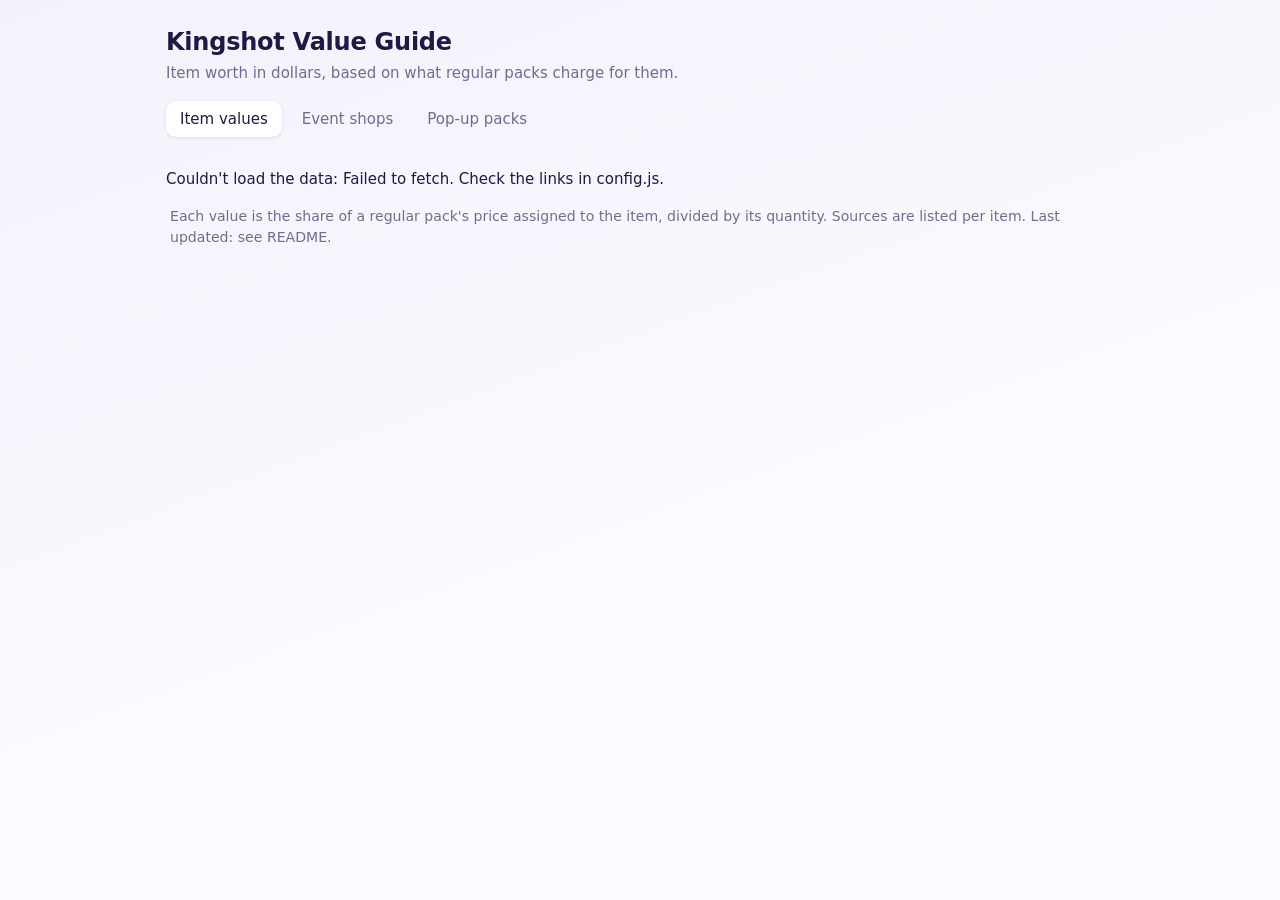
==== index.html @ 7e5a677a "update format" ====
<!doctype html><html lang="en"><head><meta charset="utf-8"><meta name="viewport" content="width=device-width,initial-scale=1">
<title>Item values - Kingshot Value Guide</title><link rel="stylesheet" href="style.css"></head>
<body><main><div id="t"></div>
<p class="note">Each value is the share of a regular pack's price assigned to the item, divided by its quantity. Sources are listed per item. Last updated: see README.</p></main>
<script src="config.js"></script>
<script src="app.js"></script>
<script>
header("index.html");
unitValues().then(m => {
  const rows = Object.entries(m).map(([item, v]) => ({ item, unit: v.unit, per100: v.unit * 100, source: v.source }));
  render(document.getElementById("t"), [
    { key: "item", label: "Item", text: r => r.item },
    { key: "source", label: "Source pack", text: r => `<span class="pill">${r.source}</span>` },
    { key: "unit", label: "$ each", text: r => `<span class="strong">${fmt(r.unit)}</span>` },
    { key: "per100", label: "$ per 100", text: r => fmt(r.per100, 2) }
  ], rows, true, ["Item values", "Based on what regular packs charge for each item"]);
});
</script></body></html>
---- style.css ----
:root{--bg1:#f3f1fb;--bg2:#fbfaff;--card:#fff;--ink:#1d1a45;--mute:#6f6c92;--line:#efedf7;--head:#f2f0f9;--hover:#faf9fe;--violet:#7c6ae6;--lav-bg:#ece9ff;--lav-ink:#4f40b8;--green-bg:#dbf4e5;--green-ink:#1f7a4d;--amber-bg:#ffe9d9;--amber-ink:#b4571f;--rose-bg:#ffe0e7;--rose-ink:#c02a52;color-scheme:light}
*{box-sizing:border-box}
body{margin:0;min-height:100vh;background:linear-gradient(160deg,var(--bg1),var(--bg2) 60%);color:var(--ink);font:15px/1.5 system-ui,-apple-system,"Segoe UI",Roboto,sans-serif}
header,main{max-width:980px;margin:0 auto;padding:0 16px}
header{padding-top:24px}
h1{font-size:1.5rem;font-weight:700;letter-spacing:-.01em;margin:0 0 2px}
.sub{color:var(--mute);margin:0 0 16px}
nav{display:flex;gap:6px;flex-wrap:wrap}
nav a{padding:7px 14px;border-radius:10px;color:var(--mute);text-decoration:none;font-weight:500}
nav a[aria-current]{background:var(--card);color:var(--ink);box-shadow:0 1px 3px rgba(60,50,130,.12)}
nav a:focus-visible,input:focus-visible,th button:focus-visible{outline:2px solid var(--violet);outline-offset:2px}
main{padding-top:16px;padding-bottom:48px}
section{margin-bottom:24px}
.card{background:var(--card);border:1px solid var(--line);border-radius:18px;box-shadow:0 6px 24px rgba(70,60,140,.07);padding:20px}
.card-head{display:flex;justify-content:space-between;align-items:flex-start;gap:12px;flex-wrap:wrap;margin-bottom:16px}
.card-head h2{font-size:1.15rem;font-weight:700;margin:0}
.card-head p{margin:2px 0 0;color:var(--mute);font-size:.9rem}
input{width:220px;max-width:100%;padding:8px 12px;border:1px solid var(--line);border-radius:10px;background:var(--card);color:var(--ink);font:inherit;box-shadow:0 1px 3px rgba(60,50,130,.08)}
.wrap{overflow-x:auto}
table{border-collapse:separate;border-spacing:0;width:100%;font-variant-numeric:tabular-nums}
th,td{padding:14px 16px;text-align:left;white-space:nowrap;border-bottom:1px solid var(--line)}
td:first-child{white-space:normal;font-weight:600}
thead th{background:var(--head);border-bottom:0;padding:10px 16px}
thead th:first-child{border-radius:10px 0 0 10px}
thead th:last-child{border-radius:0 10px 10px 0}
th button{all:unset;cursor:pointer;font-weight:600;font-size:.85rem;color:var(--mute)}
th button:hover{color:var(--ink)}
tbody tr:hover td{background:var(--hover)}
tbody tr:last-child td{border-bottom:0}
.strong{font-weight:700}
.dim{color:var(--mute)}
.pill{display:inline-block;padding:3px 12px;border-radius:999px;font-size:.85rem;font-weight:500;background:var(--lav-bg);color:var(--lav-ink);white-space:normal}
.pill.green{background:var(--green-bg);color:var(--green-ink)}
.pill.amber{background:var(--amber-bg);color:var(--amber-ink)}
.pill.rose{background:var(--rose-bg);color:var(--rose-ink)}
.meter{display:inline-block;height:8px;background:var(--violet);border-radius:99px;vertical-align:middle;margin-left:10px}
.tag{font-size:.75rem;background:var(--amber-bg);color:var(--amber-ink);border-radius:99px;padding:1px 8px;margin-left:6px}
.note{color:var(--mute);font-size:.88rem;margin:14px 4px 0}
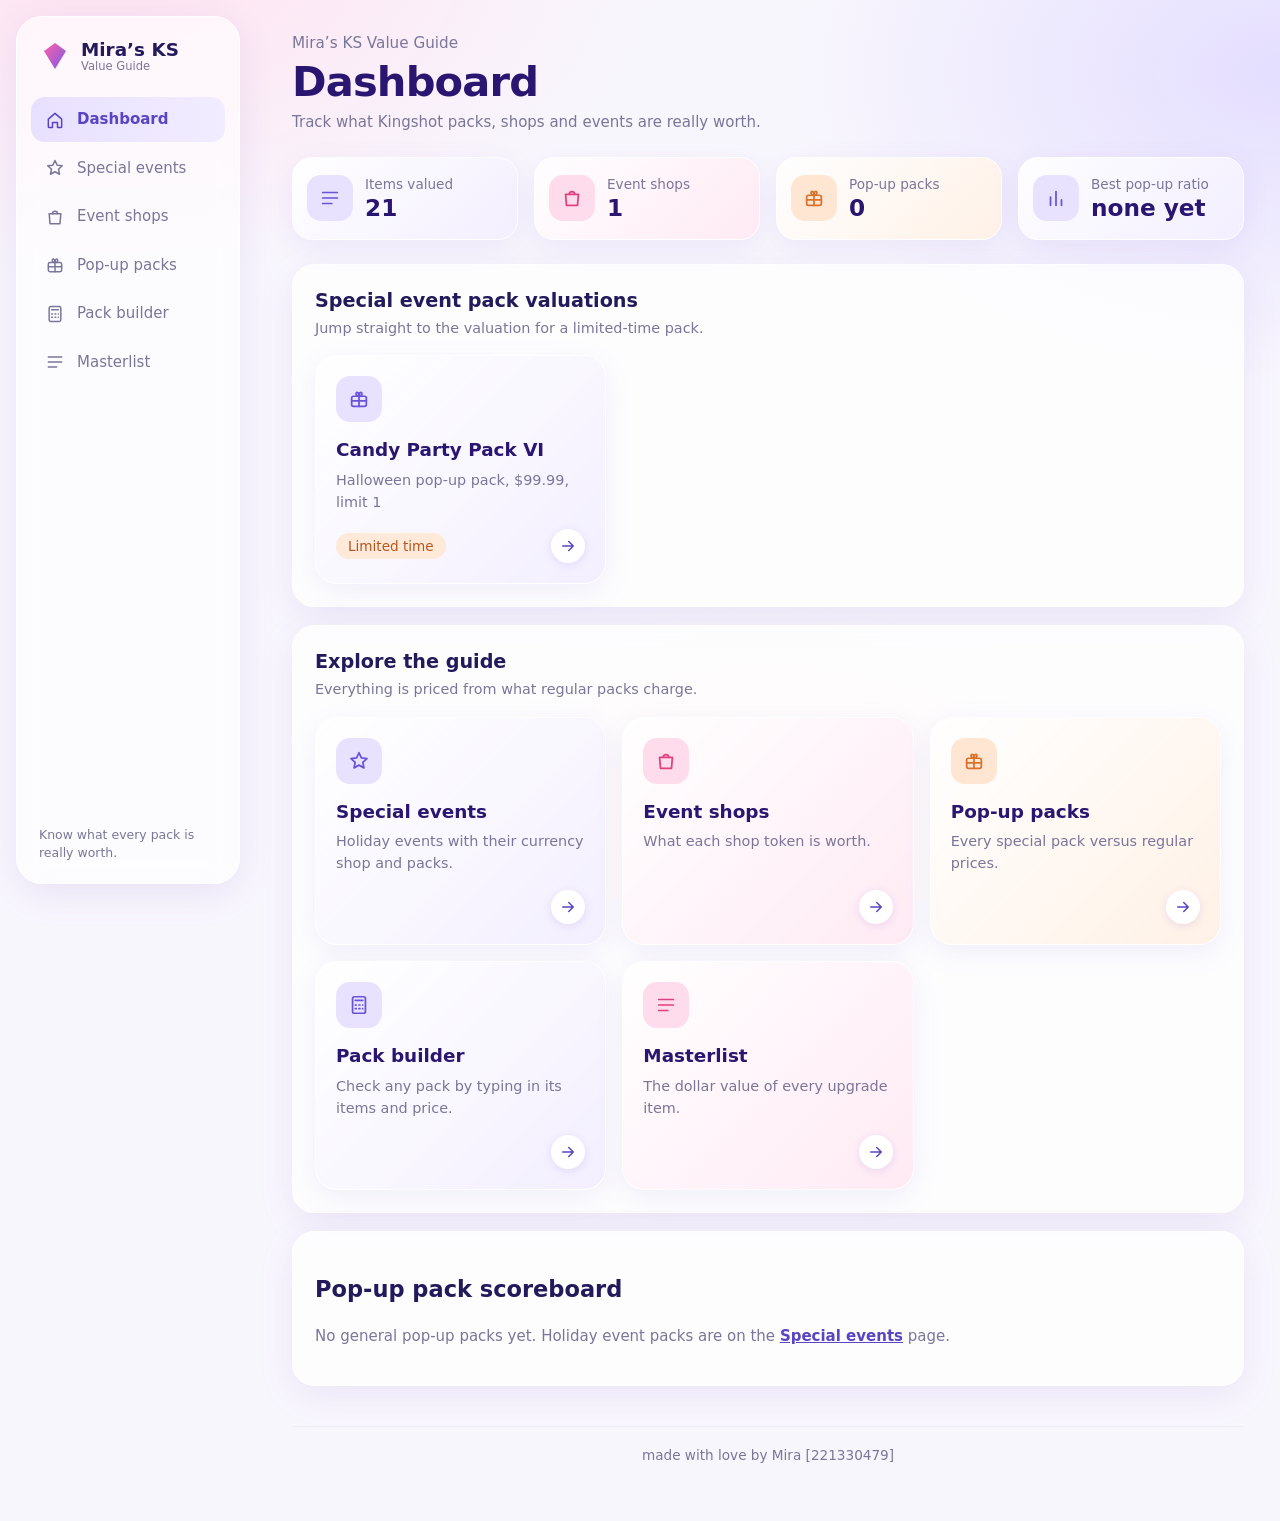
==== commit 65196541: "overhaul" ====
--- a/index.html
+++ b/index.html
@@ -1,18 +1,45 @@
-<!doctype html><html lang="en"><head><meta charset="utf-8"><meta name="viewport" content="width=device-width,initial-scale=1">
-<title>Item values - Kingshot Value Guide</title><link rel="stylesheet" href="style.css"></head>
-<body><main><div id="t"></div>
-<p class="note">Each value is the share of a regular pack's price assigned to the item, divided by its quantity. Sources are listed per item. Last updated: see README.</p></main>
+<!doctype html><html><head><meta charset=utf8><meta name=viewport content="width=device-width,initial-scale=1,viewport-fit=cover"><style>:root{color-scheme:light;box-sizing:border-box;padding-top:env(safe-area-inset-top,0px);padding-bottom:env(safe-area-inset-bottom,0px)}html{scroll-padding-top:env(safe-area-inset-top,0px)}body{margin:0;padding:0;font:14px -apple-system,BlinkMacSystemFont,sans-serif;background:#fff;color:#000}img{max-width:100%}[hidden]:not([hidden=until-found i]){display:none!important}</style></head><body>
+
+<title>Dashboard - Mira’s KS Value Guide</title><link rel="stylesheet" href="style.css">
+<main>
+<div class="card"><div class="card-head"><div><h2>Special event pack valuations</h2><p>Jump straight to the valuation for a limited-time pack.</p></div></div><div class="big-links" id="featured"></div></div>
+<div class="card"><div class="card-head"><div><h2>Explore the guide</h2><p>Everything is priced from what regular packs charge.</p></div></div><div class="big-links" id="explore"></div></div>
+<div id="board"></div>
+</main>
 <script src="config.js"></script>
 <script src="app.js"></script>
 <script>
 header("index.html");
-unitValues().then(m => {
-  const rows = Object.entries(m).map(([item, v]) => ({ item, unit: v.unit, per100: v.unit * 100, source: v.source }));
-  render(document.getElementById("t"), [
-    { key: "item", label: "Item", text: r => r.item },
-    { key: "source", label: "Source pack", text: r => `<span class="pill">${r.source}</span>` },
-    { key: "unit", label: "$ each", text: r => `<span class="strong">${fmt(r.unit)}</span>` },
-    { key: "per100", label: "$ per 100", text: r => fmt(r.per100, 2) }
-  ], rows, true, ["Item values", "Based on what regular packs charge for each item"]);
+Promise.all([unitValues(), get("shops"), get("popups"), get("featured").catch(() => ({ featured: [] }))])
+.then(([m, { shops }, { popups }, { featured }]) => {
+  const packs = scorePacks(m, popups).filter(p => !p.event);
+  stats([
+    ["Items valued", Object.keys(m).length, "list", ""],
+    ["Event shops", shops.filter(s => !s.event).length, "bag", "pink"],
+    ["Pop-up packs", packs.length, "gift", "peach"],
+    ["Best pop-up ratio", packs.length ? Math.max(...packs.map(r => r.ratio)).toFixed(2) + "x" : "none yet", "bars", ""]
+  ]);
+  document.getElementById("featured").innerHTML = featured.length
+    ? featured.map(f => bigLink(f.url || "popups.html", "gift", f.title, f.description, f.badge)).join("")
+    : `<p class="dim">No featured packs yet. Add a row to the featured tab of your sheet.</p>`;
+  document.getElementById("explore").innerHTML = [
+    ["event.html", "star", "Special events", "Holiday events with their currency shop and packs."],
+    ["shops.html", "bag", "Event shops", "What each shop token is worth."],
+    ["popups.html", "gift", "Pop-up packs", "Every special pack versus regular prices."],
+    ["build.html", "calc", "Pack builder", "Check any pack by typing in its items and price."],
+    ["masterlist.html", "list", "Masterlist", "The dollar value of every upgrade item."]
+  ].map(l => bigLink(...l)).join("");
+  if (!packs.length) {
+    document.getElementById("board").innerHTML = `<div class="card"><h2>Pop-up pack scoreboard</h2><p class="dim">No general pop-up packs yet. Holiday event packs are on the <a href="event.html">Special events</a> page.</p></div>`;
+    return;
+  }
+  render(document.getElementById("board"), [
+    { key: "name", label: "Pack", text: r => r.name },
+    { key: "price", label: "Price", text: r => fmt(r.price, 2) },
+    { key: "ratio", label: "Ratio", text: r => `<span class="strong">${r.ratio.toFixed(2)}x</span>` },
+    { key: "v", label: "Verdict", sort: r => r.ratio, text: r => { const [t, c] = verdict(r); return `<span class="pill ${c}">${t}</span>`; } }
+  ], packs, false, ["Pop-up pack scoreboard", "Best value first. Click a pack to see what is inside."], ["ratio", -1], packDetail);
 });
-</script></body></html>
+</script>
+
+</body></html>
--- a/style.css
+++ b/style.css
@@ -1,38 +1,122 @@
-:root{--bg1:#f3f1fb;--bg2:#fbfaff;--card:#fff;--ink:#1d1a45;--mute:#6f6c92;--line:#efedf7;--head:#f2f0f9;--hover:#faf9fe;--violet:#7c6ae6;--lav-bg:#ece9ff;--lav-ink:#4f40b8;--green-bg:#dbf4e5;--green-ink:#1f7a4d;--amber-bg:#ffe9d9;--amber-ink:#b4571f;--rose-bg:#ffe0e7;--rose-ink:#c02a52;color-scheme:light}
+:root{--ink:#231a5c;--title:#2a1670;--mute:#7a7699;--line:#f0edf8;--head:#f4f1fb;--hover:#faf8ff;--violet:#7c5ce6;--lav-bg:#ece7ff;--lav-ink:#5a44c4;--green-bg:#dbf4e5;--green-ink:#1f7a4d;--amber-bg:#ffe9d9;--amber-ink:#b4571f;--rose-bg:#ffe0e7;--rose-ink:#c02a52;color-scheme:light}
 *{box-sizing:border-box}
-body{margin:0;min-height:100vh;background:linear-gradient(160deg,var(--bg1),var(--bg2) 60%);color:var(--ink);font:15px/1.5 system-ui,-apple-system,"Segoe UI",Roboto,sans-serif}
-header,main{max-width:980px;margin:0 auto;padding:0 16px}
-header{padding-top:24px}
-h1{font-size:1.5rem;font-weight:700;letter-spacing:-.01em;margin:0 0 2px}
-.sub{color:var(--mute);margin:0 0 16px}
-nav{display:flex;gap:6px;flex-wrap:wrap}
-nav a{padding:7px 14px;border-radius:10px;color:var(--mute);text-decoration:none;font-weight:500}
-nav a[aria-current]{background:var(--card);color:var(--ink);box-shadow:0 1px 3px rgba(60,50,130,.12)}
-nav a:focus-visible,input:focus-visible,th button:focus-visible{outline:2px solid var(--violet);outline-offset:2px}
-main{padding-top:16px;padding-bottom:48px}
+body{margin:0;min-height:100vh;color:var(--ink);font:15px/1.5 system-ui,-apple-system,"Segoe UI",Roboto,sans-serif;background:radial-gradient(900px 520px at 8% -5%,#ffe2f0,transparent 62%),radial-gradient(820px 520px at 100% 8%,#e4deff,transparent 60%),radial-gradient(700px 500px at 60% 100%,#ffeede,transparent 60%),#f8f6fd;background-attachment:fixed}
+.side{position:fixed;inset:16px auto 16px 16px;width:224px;display:flex;flex-direction:column;padding:22px 14px 18px;background:rgba(255,255,255,.62);backdrop-filter:blur(14px);border:1px solid #fff;border-radius:26px;box-shadow:0 10px 36px rgba(120,90,200,.12)}
+.brand{display:flex;align-items:center;gap:10px;padding:0 8px 24px;font-weight:800;font-size:1.15rem;line-height:1.15}
+.brand small{display:block;font-weight:500;font-size:.72rem;color:var(--mute)}
+.logo{width:32px;height:32px;flex:none}
+nav{display:flex;flex-direction:column;gap:4px}
+nav a{display:flex;align-items:center;gap:12px;padding:11px 14px;border-radius:14px;color:var(--mute);text-decoration:none;font-weight:500}
+nav a svg{width:20px;height:20px;flex:none;fill:none;stroke:currentColor;stroke-width:1.8;stroke-linecap:round;stroke-linejoin:round}
+nav a:hover{background:rgba(124,92,230,.07)}
+nav a[aria-current]{background:linear-gradient(90deg,#e8e0ff,#f2ecff);color:var(--lav-ink);font-weight:700}
+nav a:focus-visible,input:focus-visible,th button:focus-visible,.shop-summary:focus-visible{outline:2px solid var(--violet);outline-offset:3px}
+.tagline{margin:auto 8px 2px;font-size:.78rem;color:var(--mute)}
+main{margin-left:256px;padding:32px 36px 56px;max-width:1220px}
+.eyebrow{margin:0;color:var(--mute);font-size:.95rem}
+h1{font-size:2.6rem;font-weight:800;letter-spacing:-.02em;line-height:1.1;margin:4px 0 6px;color:var(--title)}
+.sub{color:var(--mute);margin:0}
+.stats{display:grid;grid-template-columns:repeat(auto-fit,minmax(210px,1fr));gap:16px;margin:24px 0}
+.stat{display:flex;align-items:center;gap:12px;padding:16px 14px;border-radius:20px;border:1px solid #fff;box-shadow:0 8px 28px rgba(120,90,200,.09);background:linear-gradient(135deg,rgba(255,255,255,.9),var(--tint,#f3efff))}
+.stat.pink{--tint:#ffeaf4}.stat.peach{--tint:#fff1e6}
+.tile{width:46px;height:46px;border-radius:14px;display:grid;place-items:center;background:#e8e2ff;color:#6a52d9;flex:none}
+.stat.pink .tile{background:#ffdcec;color:#e0407f}.stat.peach .tile{background:#ffe6d2;color:#d9722b}
+.tile svg{width:22px;height:22px;fill:none;stroke:currentColor;stroke-width:1.9;stroke-linecap:round;stroke-linejoin:round}
+.stat p{margin:0;color:var(--mute);font-size:.85rem}
+.stat>div{min-width:0}
+.stat strong{overflow-wrap:anywhere;font-size:1.45rem;font-weight:800;line-height:1.2;color:var(--title)}
 section{margin-bottom:24px}
-.card{background:var(--card);border:1px solid var(--line);border-radius:18px;box-shadow:0 6px 24px rgba(70,60,140,.07);padding:20px}
+.card{background:rgba(255,255,255,.78);border:1px solid #fff;border-radius:22px;box-shadow:0 10px 36px rgba(120,90,200,.10);padding:22px;margin-bottom:18px}
 .card-head{display:flex;justify-content:space-between;align-items:flex-start;gap:12px;flex-wrap:wrap;margin-bottom:16px}
-.card-head h2{font-size:1.15rem;font-weight:700;margin:0}
+.card-head h2{font-size:1.2rem;font-weight:700;margin:0}
 .card-head p{margin:2px 0 0;color:var(--mute);font-size:.9rem}
-input{width:220px;max-width:100%;padding:8px 12px;border:1px solid var(--line);border-radius:10px;background:var(--card);color:var(--ink);font:inherit;box-shadow:0 1px 3px rgba(60,50,130,.08)}
+.shop-summary{display:flex;align-items:center;gap:10px;cursor:pointer;list-style:none}
+.shop-summary::-webkit-details-marker{display:none}
+.shop-summary::before{content:"+";display:inline-grid;place-items:center;width:24px;height:24px;border-radius:50%;background:linear-gradient(135deg,#ece7ff,#ffe3f0);color:var(--lav-ink);font-weight:700}
+details[open]>.shop-summary{margin-bottom:16px}
+details[open]>.shop-summary::before{content:"\2212"}
+.shop-summary h2{font-size:1.2rem;font-weight:700;margin:0}
+input{width:240px;max-width:100%;padding:9px 14px;border:1px solid var(--line);border-radius:12px;background:#fff;color:var(--ink);font:inherit;box-shadow:0 2px 8px rgba(120,90,200,.08)}
 .wrap{overflow-x:auto}
 table{border-collapse:separate;border-spacing:0;width:100%;font-variant-numeric:tabular-nums}
 th,td{padding:14px 16px;text-align:left;white-space:nowrap;border-bottom:1px solid var(--line)}
 td:first-child{white-space:normal;font-weight:600}
 thead th{background:var(--head);border-bottom:0;padding:10px 16px}
-thead th:first-child{border-radius:10px 0 0 10px}
-thead th:last-child{border-radius:0 10px 10px 0}
-th button{all:unset;cursor:pointer;font-weight:600;font-size:.85rem;color:var(--mute)}
+thead th:first-child{border-radius:12px 0 0 12px}
+thead th:last-child{border-radius:0 12px 12px 0}
+th button{all:unset;cursor:pointer;display:inline-flex;align-items:center;gap:6px;font-weight:600;font-size:.85rem;color:var(--mute)}
+.arrow{font-size:.75rem;opacity:.5}
+th button.on{color:var(--ink)}th button.on .arrow{opacity:1;color:var(--violet)}
 th button:hover{color:var(--ink)}
 tbody tr:hover td{background:var(--hover)}
 tbody tr:last-child td{border-bottom:0}
-.strong{font-weight:700}
-.dim{color:var(--mute)}
+tr.exp{cursor:pointer}
+.chev{all:unset;box-sizing:border-box;width:22px;height:22px;border-radius:50%;display:inline-grid;place-items:center;vertical-align:middle;margin-right:10px;cursor:pointer;background:linear-gradient(135deg,#ece7ff,#ffe3f0);color:var(--lav-ink)}
+.chev::before{content:"";width:6px;height:6px;border-right:2px solid currentColor;border-bottom:2px solid currentColor;transform:rotate(-45deg);transition:transform .15s}
+.chev[aria-expanded=true]::before{transform:rotate(45deg)}
+.chev:focus-visible{outline:2px solid var(--violet);outline-offset:2px}
+tbody tr.detail:hover>td{background:none}
+.detail>td{padding:0 16px 14px;white-space:normal;font-weight:400}
+.breakdown{background:#faf8ff;border:1px solid var(--line);border-radius:16px;padding:14px 16px;overflow-x:auto}
+.breakdown p{margin:0 0 8px;font-size:.88rem}
+.breakdown table{font-size:.9rem}
+.breakdown th,.breakdown td{padding:8px 12px}
+.breakdown thead th{background:none;border-bottom:1px solid var(--line);font-size:.8rem;color:var(--mute);padding:6px 12px}
+.breakdown thead th:first-child,.breakdown thead th:last-child{border-radius:0}
+.breakdown tfoot td{font-weight:700;border-bottom:0;border-top:1px solid var(--line)}
+.breakdown tfoot tr+tr td{border-top:0}
+.pos{color:var(--green-ink)}.neg{color:var(--rose-ink)}
+@media(prefers-reduced-motion:reduce){.chev::before{transition:none}}
+a.pill{text-decoration:none}
+.shop-summary .pill{margin-left:4px}
+.eyebrow a{color:var(--lav-ink);text-decoration:none;font-weight:600}
+.eyebrow a:hover{text-decoration:underline}
+.section-label{font-size:1.15rem;font-weight:700;margin:26px 4px 12px}
+.price-field{display:flex;flex-direction:column;gap:4px;color:var(--mute);font-size:.82rem;font-weight:600}
+.money{display:flex;align-items:center;gap:6px;color:var(--ink);font-size:1rem}
+.money input{width:130px}
+.brows{display:flex;flex-direction:column;gap:10px}
+.brow{display:grid;grid-template-columns:minmax(0,2fr) minmax(0,1fr) minmax(90px,auto) 36px;gap:10px;align-items:center}
+.brow input{width:100%}
+.b-worth{white-space:nowrap}
+.b-del{all:unset;box-sizing:border-box;width:32px;height:32px;border-radius:50%;display:grid;place-items:center;cursor:pointer;color:var(--mute);background:var(--head);font-size:1.2rem;line-height:1}
+.b-del:hover{background:var(--rose-bg);color:var(--rose-ink)}
+.b-del:focus-visible,.btn:focus-visible{outline:2px solid var(--violet);outline-offset:2px}
+.b-actions{display:flex;gap:10px;margin-top:16px;flex-wrap:wrap}
+.btn{all:unset;box-sizing:border-box;cursor:pointer;padding:9px 18px;border-radius:12px;font-weight:600;color:#fff;background:linear-gradient(90deg,#8d6df0,#e65aa6);box-shadow:0 4px 14px rgba(124,92,230,.25)}
+.btn.ghost{color:var(--lav-ink);background:var(--lav-bg);box-shadow:none}
+@media(max-width:560px){.brow{grid-template-columns:minmax(0,1fr) minmax(0,.6fr) 32px}.b-worth{grid-column:1/3;grid-row:2}.b-del{grid-row:1;grid-column:3}}
+.strong{font-weight:700}.dim{color:var(--mute)}.bad{color:var(--rose-ink);font-weight:600}
 .pill{display:inline-block;padding:3px 12px;border-radius:999px;font-size:.85rem;font-weight:500;background:var(--lav-bg);color:var(--lav-ink);white-space:normal}
-.pill.green{background:var(--green-bg);color:var(--green-ink)}
-.pill.amber{background:var(--amber-bg);color:var(--amber-ink)}
-.pill.rose{background:var(--rose-bg);color:var(--rose-ink)}
-.meter{display:inline-block;height:8px;background:var(--violet);border-radius:99px;vertical-align:middle;margin-left:10px}
+.pill.c1{background:#e0ebff;color:#2f5bc9}.pill.c2{background:#ffe0ef;color:#c2377d}.pill.c3{background:#ffe9d9;color:#b4571f}.pill.c4{background:#d9f3ea;color:#1d7a5a}
+.pill.green{background:var(--green-bg);color:var(--green-ink)}.pill.amber{background:var(--amber-bg);color:var(--amber-ink)}.pill.rose{background:var(--rose-bg);color:var(--rose-ink)}
+.meter{display:inline-block;height:8px;background:linear-gradient(90deg,#ff7ab8,#7c5ce6);border-radius:99px;vertical-align:middle;margin-left:10px}
 .tag{font-size:.75rem;background:var(--amber-bg);color:var(--amber-ink);border-radius:99px;padding:1px 8px;margin-left:6px}
+.credits{margin-top:40px;padding-top:18px;border-top:1px solid var(--line);text-align:center;color:var(--mute);font-size:.85rem}
+.note a,.card p a{color:var(--lav-ink);font-weight:600}
 .note{color:var(--mute);font-size:.88rem;margin:14px 4px 0}
+.pillbar{display:flex;flex-wrap:wrap;align-items:center;gap:8px;max-height:210px;overflow-y:auto;padding:10px 12px;margin:22px 0 4px;border-radius:20px;background:rgba(255,255,255,.82);backdrop-filter:blur(10px);border:1px solid #fff;box-shadow:0 8px 28px rgba(120,90,200,.10)}
+.chip-label{color:var(--mute);font-size:.85rem;font-weight:600;padding:0 6px}
+.chip{padding:7px 16px;border-radius:999px;background:#fff;border:1px solid var(--line);color:var(--ink);font-size:.9rem;font-weight:600;text-decoration:none;box-shadow:0 2px 6px rgba(120,90,200,.08);transition:background .15s}
+.chip:hover{background:var(--lav-bg)}
+.chip[aria-current]{background:linear-gradient(90deg,#e8e0ff,#ffe3f0);color:var(--lav-ink);border-color:#fff}
+.chip:focus-visible{outline:2px solid var(--violet);outline-offset:2px}
+details.card{scroll-margin-top:20px}
+.big-links{display:grid;grid-template-columns:repeat(auto-fill,minmax(250px,1fr));gap:16px}
+.big-link{--tint:#f3efff;display:flex;flex-direction:column;gap:6px;padding:20px;border-radius:22px;text-decoration:none;color:var(--ink);border:1px solid #fff;background:linear-gradient(135deg,rgba(255,255,255,.95),var(--tint));box-shadow:0 8px 28px rgba(120,90,200,.09);transition:transform .15s,box-shadow .15s}
+.big-link:nth-child(3n+2){--tint:#ffeaf4}.big-link:nth-child(3n){--tint:#fff1e6}
+.big-link:hover{transform:translateY(-3px);box-shadow:0 14px 34px rgba(120,90,200,.16)}
+.big-link:focus-visible{outline:2px solid var(--violet);outline-offset:3px}
+.big-link .tile{margin-bottom:8px}
+.big-link:nth-child(3n+2) .tile{background:#ffdcec;color:#e0407f}.big-link:nth-child(3n) .tile{background:#ffe6d2;color:#d9722b}
+.big-link strong{font-size:1.15rem;font-weight:800;color:var(--title)}
+.big-link .desc{color:var(--mute);font-size:.9rem;flex:1}
+.go{display:flex;justify-content:space-between;align-items:center;margin-top:10px}
+.go-arrow{width:34px;height:34px;border-radius:50%;display:grid;place-items:center;background:#fff;color:var(--lav-ink);box-shadow:0 2px 8px rgba(120,90,200,.15)}
+.go-arrow svg{width:18px;height:18px;fill:none;stroke:currentColor;stroke-width:2;stroke-linecap:round;stroke-linejoin:round}
+@media(prefers-reduced-motion:reduce){.big-link{transition:none}.big-link:hover{transform:none}}
+@media(max-width:860px){
+.side{position:static;width:auto;margin:12px;flex-direction:row;align-items:center;flex-wrap:wrap;gap:8px;padding:10px 12px;border-radius:20px}
+.brand{padding:0 10px 0 4px}.tagline{display:none}
+nav{flex-direction:row;flex-wrap:wrap;width:100%;gap:4px}nav a{flex:1 1 auto;justify-content:center;padding:9px 8px;font-size:.82rem;white-space:nowrap}nav a svg{display:none}
+main{margin:0;padding:8px 16px 40px}h1{font-size:2rem}}
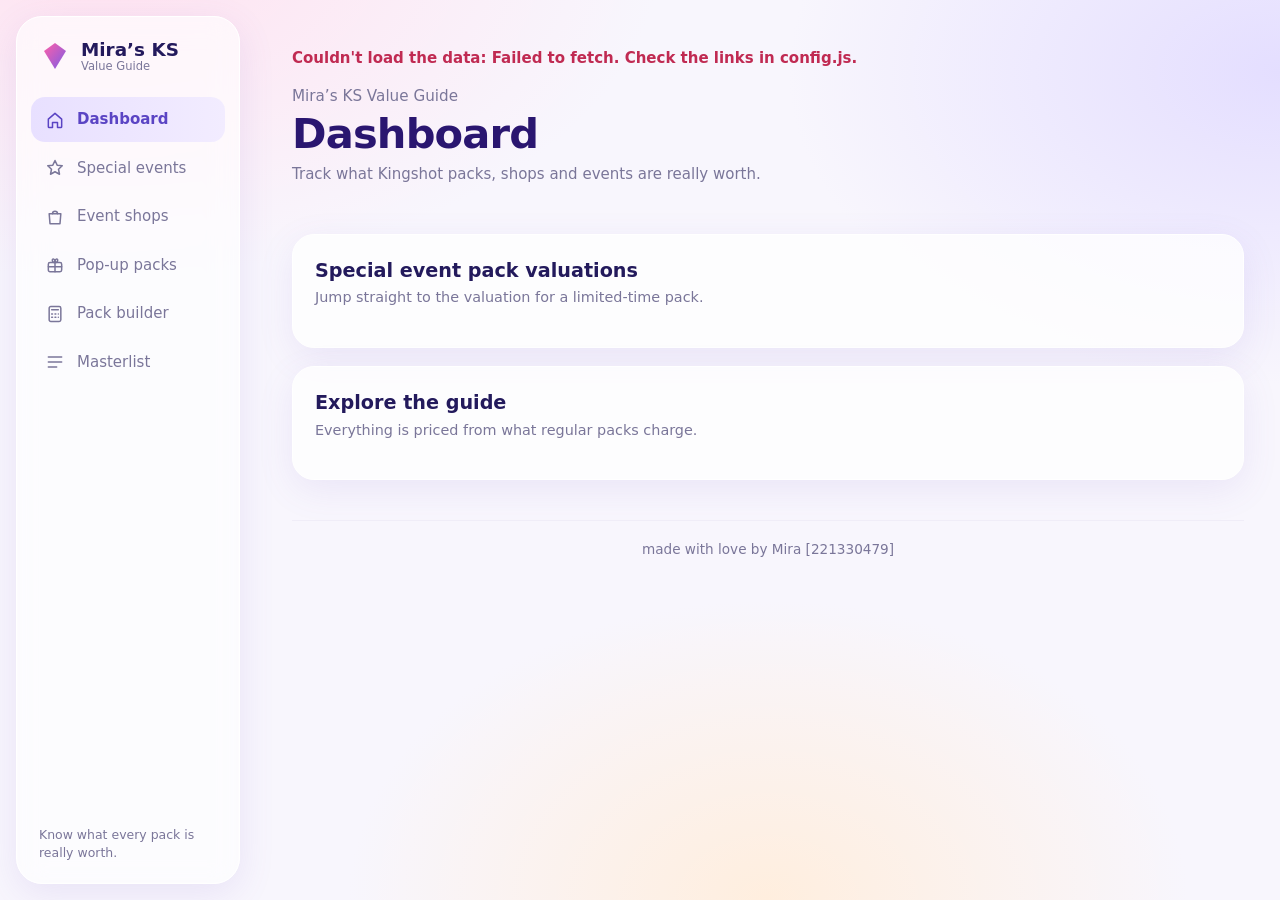
==== commit 3954701d: "overhaulpt2" ====
--- a/index.html
+++ b/index.html
@@ -1,7 +1,6 @@
-<!doctype html><html><head><meta charset=utf8><meta name=viewport content="width=device-width,initial-scale=1,viewport-fit=cover"><style>:root{color-scheme:light;box-sizing:border-box;padding-top:env(safe-area-inset-top,0px);padding-bottom:env(safe-area-inset-bottom,0px)}html{scroll-padding-top:env(safe-area-inset-top,0px)}body{margin:0;padding:0;font:14px -apple-system,BlinkMacSystemFont,sans-serif;background:#fff;color:#000}img{max-width:100%}[hidden]:not([hidden=until-found i]){display:none!important}</style></head><body>
-
-<title>Dashboard - Mira’s KS Value Guide</title><link rel="stylesheet" href="style.css">
-<main>
+<!doctype html><html lang="en"><head><meta charset="utf-8"><meta name="viewport" content="width=device-width,initial-scale=1">
+<title>Dashboard - Mira’s KS Value Guide</title><link rel="stylesheet" href="style.css"></head>
+<body><main>
 <div class="card"><div class="card-head"><div><h2>Special event pack valuations</h2><p>Jump straight to the valuation for a limited-time pack.</p></div></div><div class="big-links" id="featured"></div></div>
 <div class="card"><div class="card-head"><div><h2>Explore the guide</h2><p>Everything is priced from what regular packs charge.</p></div></div><div class="big-links" id="explore"></div></div>
 <div id="board"></div>
@@ -40,6 +39,4 @@
     { key: "v", label: "Verdict", sort: r => r.ratio, text: r => { const [t, c] = verdict(r); return `<span class="pill ${c}">${t}</span>`; } }
   ], packs, false, ["Pop-up pack scoreboard", "Best value first. Click a pack to see what is inside."], ["ratio", -1], packDetail);
 });
-</script>
-
-</body></html>+</script></body></html>
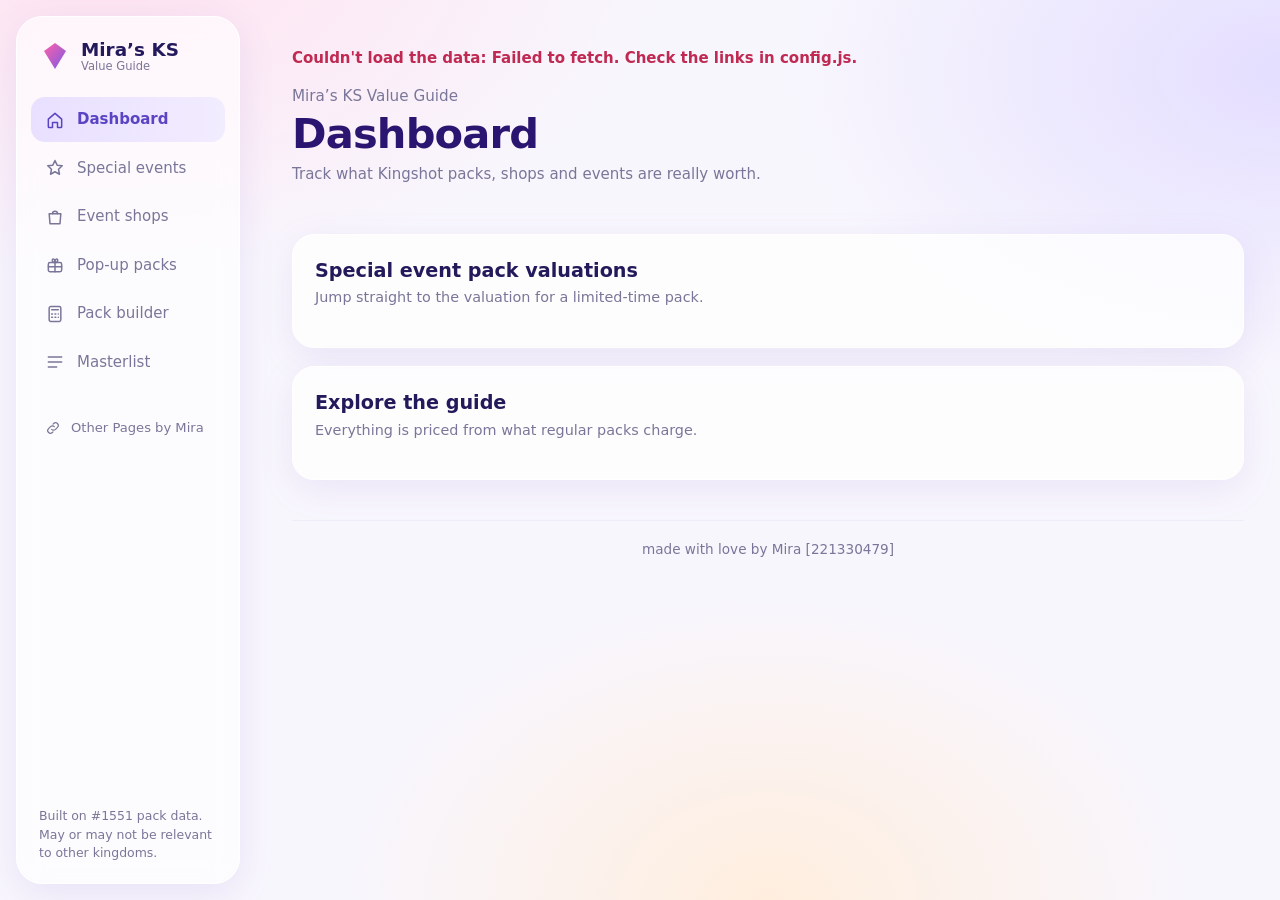
==== commit 78166ffe: "added some stuff" ====
--- a/index.html
+++ b/index.html
@@ -3,14 +3,13 @@
 <body><main>
 <div class="card"><div class="card-head"><div><h2>Special event pack valuations</h2><p>Jump straight to the valuation for a limited-time pack.</p></div></div><div class="big-links" id="featured"></div></div>
 <div class="card"><div class="card-head"><div><h2>Explore the guide</h2><p>Everything is priced from what regular packs charge.</p></div></div><div class="big-links" id="explore"></div></div>
-<div id="board"></div>
 </main>
 <script src="config.js"></script>
 <script src="app.js"></script>
 <script>
 header("index.html");
-Promise.all([unitValues(), get("shops"), get("popups"), get("featured").catch(() => ({ featured: [] }))])
-.then(([m, { shops }, { popups }, { featured }]) => {
+Promise.all([unitValues(), get("shops"), get("popups"), get("featured").catch(() => ({ featured: [] })), get("events").catch(() => ({ events: [] }))])
+.then(([m, { shops }, { popups }, { featured }, { events: meta }]) => {
   const packs = scorePacks(m, popups).filter(p => !p.event);
   stats([
     ["Items valued", Object.keys(m).length, "list", ""],
@@ -18,8 +17,17 @@
     ["Pop-up packs", packs.length, "gift", "peach"],
     ["Best pop-up ratio", packs.length ? Math.max(...packs.map(r => r.ratio)).toFixed(2) + "x" : "none yet", "bars", ""]
   ]);
-  document.getElementById("featured").innerHTML = featured.length
-    ? featured.map(f => bigLink(f.url || "popups.html", "gift", f.title, f.description, f.badge)).join("")
+  const feats = featured.map((f, i) => {
+    let ev = (f.event || "").trim();
+    if (!ev) { try { ev = new URL(f.url || "", location.href).searchParams.get("e") || ""; } catch (e) {} }
+    const md = ev && meta.find(x => x.event.trim().toLowerCase() === ev.toLowerCase());
+    return { ...f, i, st: md ? eventStatus(md) : null };
+  }).sort((a, b) => stateRank[a.st ? a.st.state : "active"] - stateRank[b.st ? b.st.state : "active"] || a.i - b.i);
+  document.getElementById("featured").innerHTML = feats.length
+    ? feats.map(f => {
+        const s = f.st ? f.st.state : "active";
+        return bigLink(f.url || "popups.html", "gift", f.title, f.description, f.st ? f.st.label : f.badge, s === "past" ? "past" : "", s === "past" ? "grey" : s === "upcoming" ? "" : f.st ? "green" : "amber");
+      }).join("")
     : `<p class="dim">No featured packs yet. Add a row to the featured tab of your sheet.</p>`;
   document.getElementById("explore").innerHTML = [
     ["event.html", "star", "Special events", "Holiday events with their currency shop and packs."],
@@ -28,15 +36,5 @@
     ["build.html", "calc", "Pack builder", "Check any pack by typing in its items and price."],
     ["masterlist.html", "list", "Masterlist", "The dollar value of every upgrade item."]
   ].map(l => bigLink(...l)).join("");
-  if (!packs.length) {
-    document.getElementById("board").innerHTML = `<div class="card"><h2>Pop-up pack scoreboard</h2><p class="dim">No general pop-up packs yet. Holiday event packs are on the <a href="event.html">Special events</a> page.</p></div>`;
-    return;
-  }
-  render(document.getElementById("board"), [
-    { key: "name", label: "Pack", text: r => r.name },
-    { key: "price", label: "Price", text: r => fmt(r.price, 2) },
-    { key: "ratio", label: "Ratio", text: r => `<span class="strong">${r.ratio.toFixed(2)}x</span>` },
-    { key: "v", label: "Verdict", sort: r => r.ratio, text: r => { const [t, c] = verdict(r); return `<span class="pill ${c}">${t}</span>`; } }
-  ], packs, false, ["Pop-up pack scoreboard", "Best value first. Click a pack to see what is inside."], ["ratio", -1], packDetail);
 });
 </script></body></html>
--- a/style.css
+++ b/style.css
@@ -8,6 +8,8 @@
 nav{display:flex;flex-direction:column;gap:4px}
 nav a{display:flex;align-items:center;gap:12px;padding:11px 14px;border-radius:14px;color:var(--mute);text-decoration:none;font-weight:500}
 nav a svg{width:20px;height:20px;flex:none;fill:none;stroke:currentColor;stroke-width:1.8;stroke-linecap:round;stroke-linejoin:round}
+nav a.aside{margin-top:22px;padding:8px 14px;font-size:.82rem;gap:10px}
+nav a.aside svg{width:16px;height:16px}
 nav a:hover{background:rgba(124,92,230,.07)}
 nav a[aria-current]{background:linear-gradient(90deg,#e8e0ff,#f2ecff);color:var(--lav-ink);font-weight:700}
 nav a:focus-visible,input:focus-visible,th button:focus-visible,.shop-summary:focus-visible{outline:2px solid var(--violet);outline-offset:3px}
@@ -102,6 +104,9 @@
 .chip[aria-current]{background:linear-gradient(90deg,#e8e0ff,#ffe3f0);color:var(--lav-ink);border-color:#fff}
 .chip:focus-visible{outline:2px solid var(--violet);outline-offset:2px}
 details.card{scroll-margin-top:20px}
+.big-link.past{filter:grayscale(1);opacity:.6}
+.big-link.past:hover,.big-link.past:focus-visible{opacity:.9}
+.pill.grey{background:#ececf1;color:#6b6a7a}
 .big-links{display:grid;grid-template-columns:repeat(auto-fill,minmax(250px,1fr));gap:16px}
 .big-link{--tint:#f3efff;display:flex;flex-direction:column;gap:6px;padding:20px;border-radius:22px;text-decoration:none;color:var(--ink);border:1px solid #fff;background:linear-gradient(135deg,rgba(255,255,255,.95),var(--tint));box-shadow:0 8px 28px rgba(120,90,200,.09);transition:transform .15s,box-shadow .15s}
 .big-link:nth-child(3n+2){--tint:#ffeaf4}.big-link:nth-child(3n){--tint:#fff1e6}
@@ -118,5 +123,5 @@
 @media(max-width:860px){
 .side{position:static;width:auto;margin:12px;flex-direction:row;align-items:center;flex-wrap:wrap;gap:8px;padding:10px 12px;border-radius:20px}
 .brand{padding:0 10px 0 4px}.tagline{display:none}
-nav{flex-direction:row;flex-wrap:wrap;width:100%;gap:4px}nav a{flex:1 1 auto;justify-content:center;padding:9px 8px;font-size:.82rem;white-space:nowrap}nav a svg{display:none}
+nav{flex-direction:row;flex-wrap:wrap;width:100%;gap:4px}nav a.aside{margin-top:0;font-size:.78rem}nav a{flex:1 1 auto;justify-content:center;padding:9px 8px;font-size:.82rem;white-space:nowrap}nav a svg{display:none}
 main{margin:0;padding:8px 16px 40px}h1{font-size:2rem}}
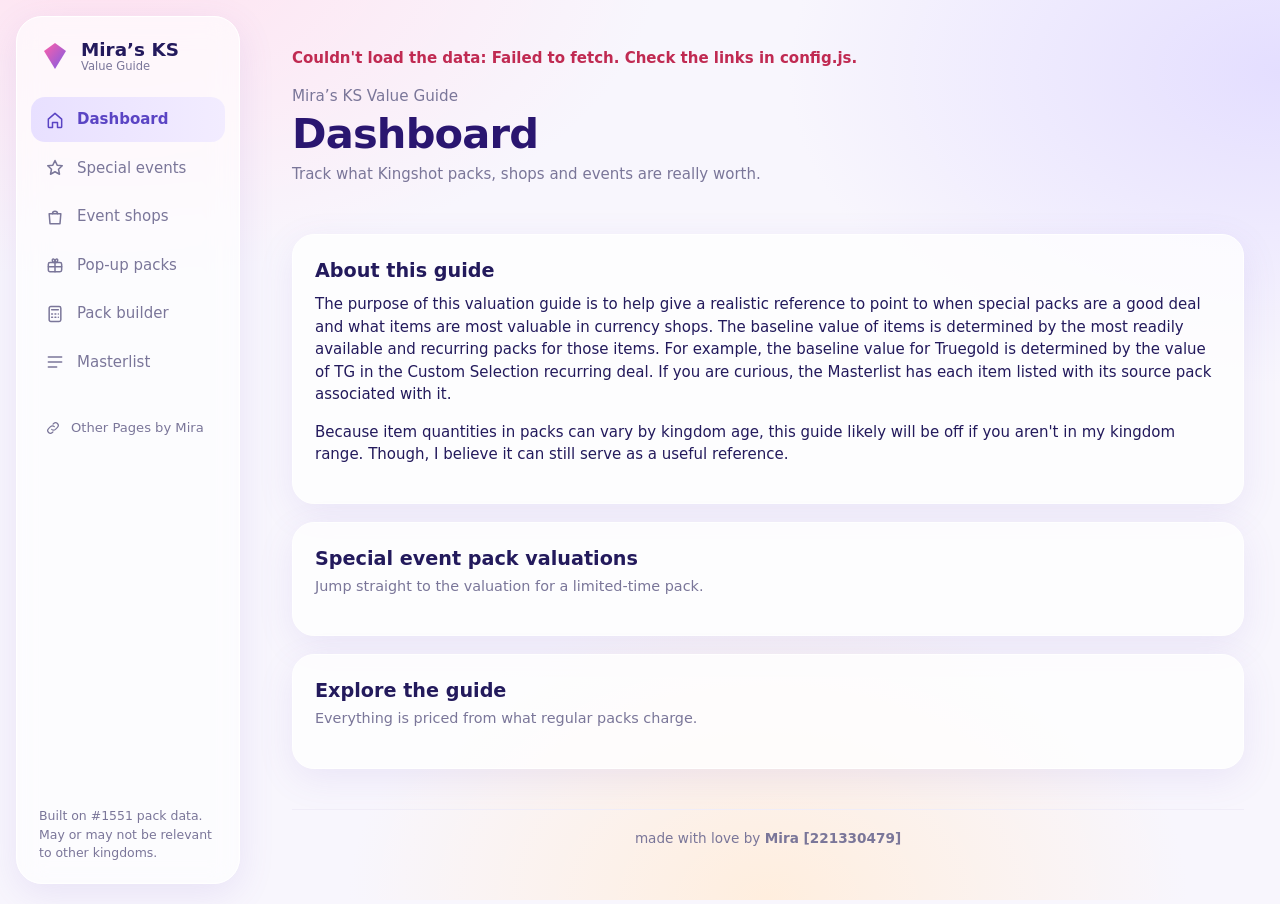
==== commit 8b34a447: "added explaination of how page works" ====
--- a/index.html
+++ b/index.html
@@ -1,6 +1,7 @@
 <!doctype html><html lang="en"><head><meta charset="utf-8"><meta name="viewport" content="width=device-width,initial-scale=1">
 <title>Dashboard - Mira’s KS Value Guide</title><link rel="stylesheet" href="style.css"></head>
 <body><main>
+<div class="card"><div class="card-head" style="margin-bottom:8px"><div><h2>About this guide</h2></div></div><p style="margin:0">The purpose of this valuation guide is to help give a realistic reference to point to when special packs are a good deal and what items are most valuable in currency shops. The baseline value of items is determined by the most readily available and recurring packs for those items. For example, the baseline value for Truegold is determined by the value of TG in the Custom Selection recurring deal. If you are curious, the Masterlist has each item listed with its source pack associated with it.</p><p>Because item quantities in packs can vary by kingdom age, this guide likely will be off if you aren't in my kingdom range. Though, I believe it can still serve as a useful reference.</p></div>
 <div class="card"><div class="card-head"><div><h2>Special event pack valuations</h2><p>Jump straight to the valuation for a limited-time pack.</p></div></div><div class="big-links" id="featured"></div></div>
 <div class="card"><div class="card-head"><div><h2>Explore the guide</h2><p>Everything is priced from what regular packs charge.</p></div></div><div class="big-links" id="explore"></div></div>
 </main>
--- a/style.css
+++ b/style.css
@@ -95,6 +95,7 @@
 .meter{display:inline-block;height:8px;background:linear-gradient(90deg,#ff7ab8,#7c5ce6);border-radius:99px;vertical-align:middle;margin-left:10px}
 .tag{font-size:.75rem;background:var(--amber-bg);color:var(--amber-ink);border-radius:99px;padding:1px 8px;margin-left:6px}
 .credits{margin-top:40px;padding-top:18px;border-top:1px solid var(--line);text-align:center;color:var(--mute);font-size:.85rem}
+.credits a{color:inherit;text-decoration:none;font-weight:700}
 .note a,.card p a{color:var(--lav-ink);font-weight:600}
 .note{color:var(--mute);font-size:.88rem;margin:14px 4px 0}
 .pillbar{display:flex;flex-wrap:wrap;align-items:center;gap:8px;max-height:210px;overflow-y:auto;padding:10px 12px;margin:22px 0 4px;border-radius:20px;background:rgba(255,255,255,.82);backdrop-filter:blur(10px);border:1px solid #fff;box-shadow:0 8px 28px rgba(120,90,200,.10)}
